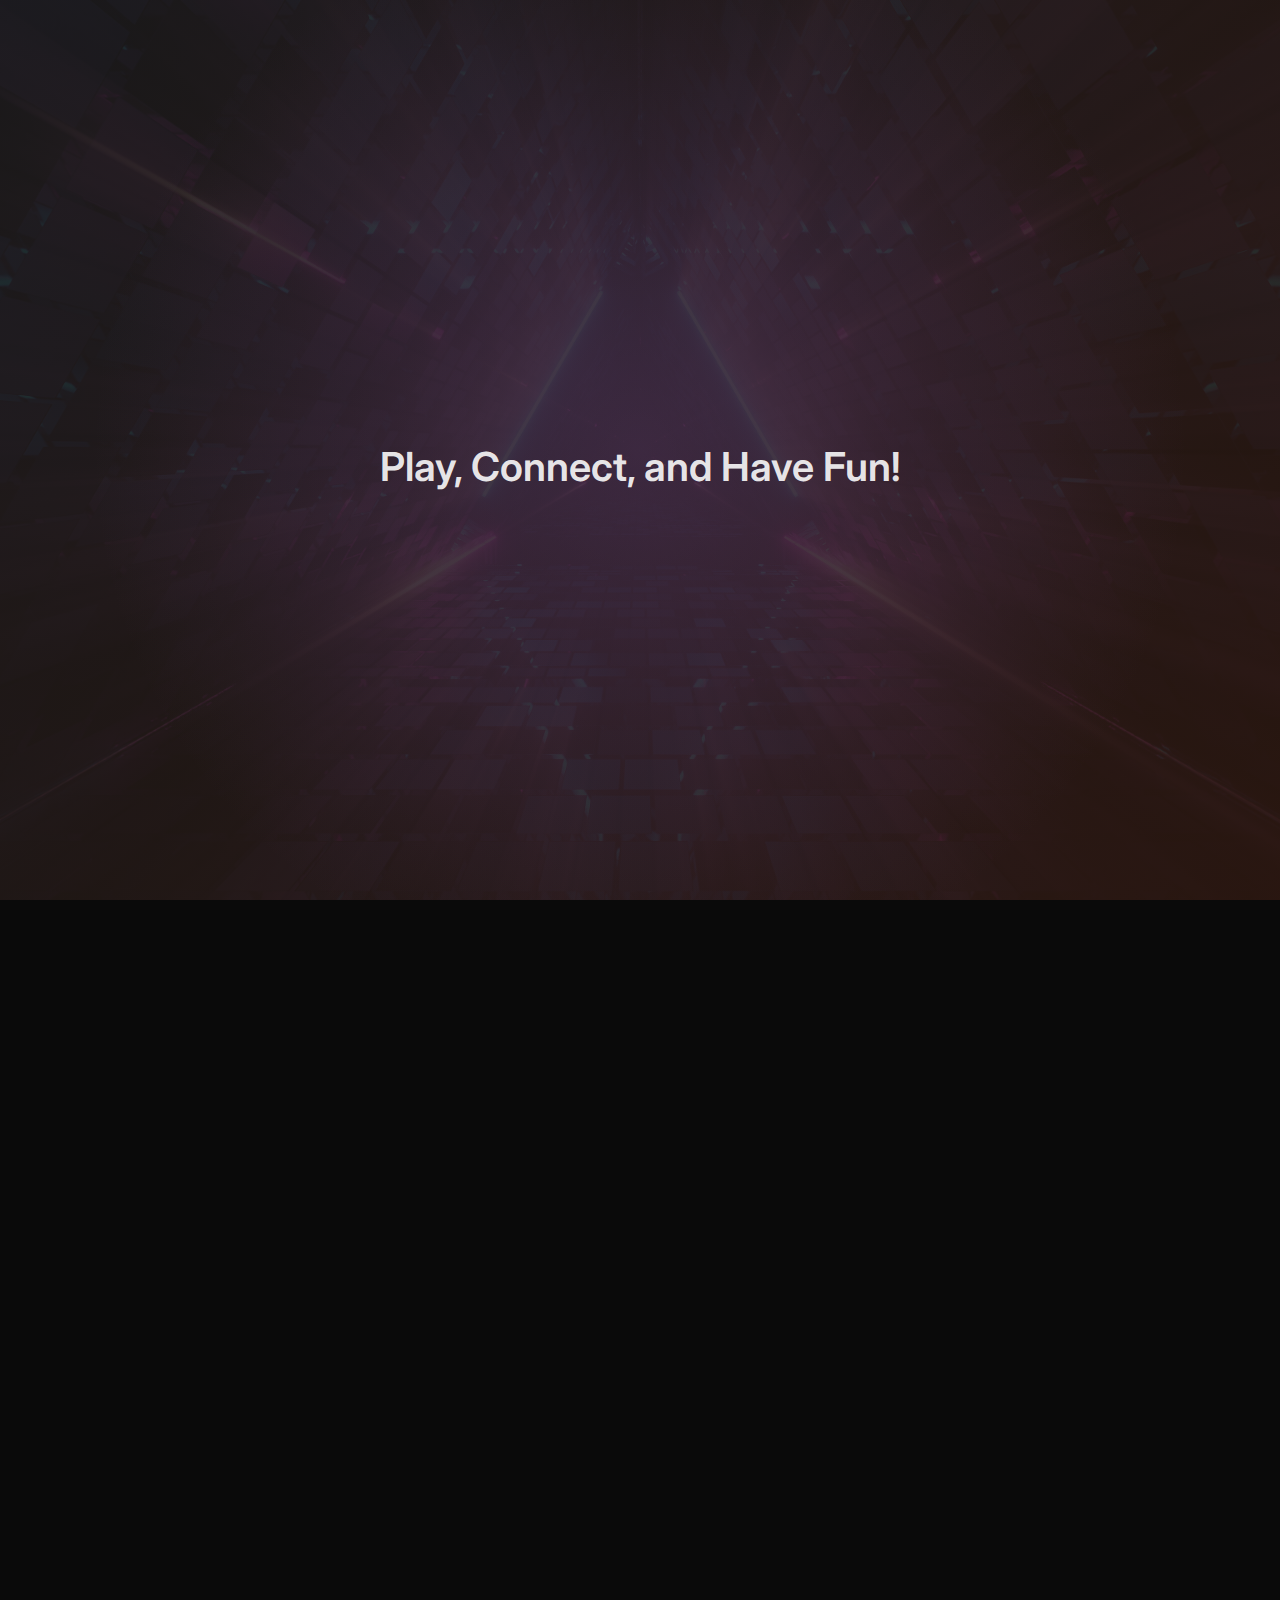
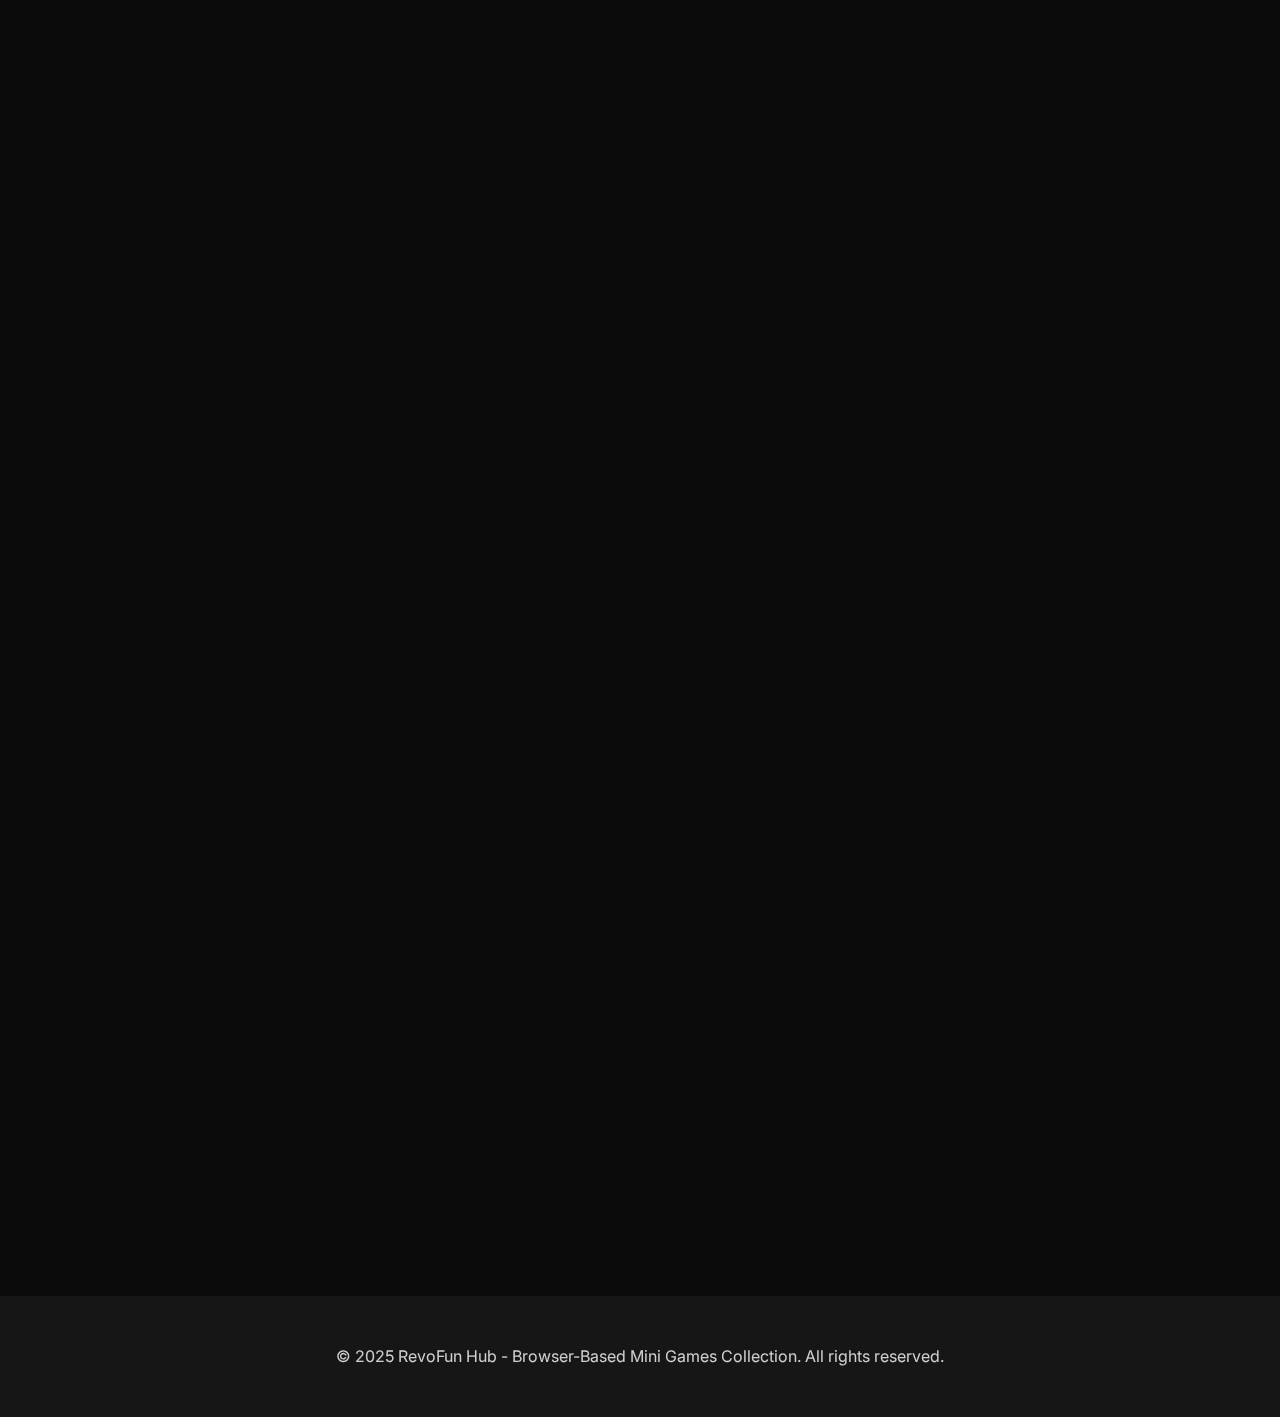
==== index.html @ 344ac955 "feat: homepage and guessing number game ready" ====
<!DOCTYPE html>
<html lang="en">
<head>
    <meta charset="UTF-8">
    <meta name="viewport" content="width=device-width, initial-scale=1.0">
    <title>RevoFun – Play, Connect, and Have Fun!</title>
    <link rel="stylesheet" href="styles.css">
    <link href="https://fonts.googleapis.com/css2?family=Inter:wght@400;600;700&display=swap" rel="stylesheet">
    <script src="scroll-animations.js" defer></script>
</head>
<body>
    <header class="hero-header">
        <div class="header-content">
            <h1 class="main-title">RevoFun</h1>
            <h2 class="sub-title">Play, Connect, and Have Fun!</h2>
            <div class="header-description">
                <p class="welcome-text">Welcome to RevoFun, the ultimate destination for casual gamers who love quick, entertaining, and engaging browser-based games!</p>
            </div>
        </div>
        <div class="header-background"></div>
    </header>

    <section class="company-info">
        <div>
            <p class="welcome-text">Welcome to RevoFun, the ultimate destination for casual gamers who love quick, entertaining, and engaging browser-based games! Whether you're looking to challenge your reflexes, test your logic, or just unwind with fun mini-games, RevoFun has something for everyone.</p>
        </div>
        
        <div class="info-grid">
            <div class="info-block animate-on-scroll fade-up">
                <h2>🎮 Who We Are</h2>
                <p>At RevoFun, we believe that gaming should be simple, accessible, and fun for all. Our mission is to bring exciting, easy-to-play games to your fingertips—no downloads, no hassle, just pure enjoyment. We are a team of passionate developers and designers who love creating games that spark joy and bring people together.</p>
            </div>

            <div class="info-block animate-on-scroll fade-up">
                <h2>🚀 What We Offer</h2>
                <ul>
                    <li>A collection of fun and engaging games that you can play instantly.</li>
                    <li>A seamless and interactive experience with smooth gameplay.</li>
                    <li>A vibrant and welcoming gaming community for casual gamers.</li>
                </ul>
            </div>

            <div class="info-block animate-on-scroll fade-up">
                <h2>🔥 Why RevoFun?</h2>
                <ul class="features-list">
                    <li>✔ Instant Play – No sign-ups, no downloads—just click and play!</li>
                    <li>✔ Diverse Game Collection – From puzzles to arcade-style games, we have it all.</li>
                    <li>✔ Engaging & Interactive Design – Enjoy an immersive gaming experience with our sleek and intuitive platform.</li>
                </ul>
            </div>
        </div>

        <p class="join-text animate-on-scroll fade-up">Join us on RevoFun and let the games begin! 🎉</p>
    </section>

    <main class="games-container">
        <div class="game-card animate-on-scroll fade-up">
            <img src="assets/number-game.jpg" alt="Number Guessing Game">
            <h2>Number Guessing Game</h2>
            <p>Challenge yourself! Guess the correct number between 1-100 in just 3 attempts. Track your high scores and compete with yourself!</p>
            <a href="guessingnumber/guessingnumber.html" class="play-button">Play Now</a>
        </div>

        <div class="game-card coming-soon animate-on-scroll fade-up">
            <img src="assets/coming-soon.jpg" alt="Coming Soon">
            <h2>Coming Soon</h2>
            <p>More exciting games are in development. Stay tuned for new additions to our collection!</p>
            <button class="play-button" disabled>Coming Soon</button>
        </div>

        <div class="game-card coming-soon animate-on-scroll fade-up">
            <img src="assets/coming-soon.jpg" alt="Coming Soon">
            <h2>Coming Soon</h2>
            <p>More exciting games are in development. Stay tuned for new additions to our collection!</p>
            <button class="play-button" disabled>Coming Soon</button>
        </div>
    </main>

    <footer>
        <p>&copy; 2025 RevoFun Hub - Browser-Based Mini Games Collection. All rights reserved.</p>
    </footer>

    <script src="script.js"></script>
</body>
</html>
---- styles.css ----
* {
    margin: 0;
    padding: 0;
    box-sizing: border-box;
}

body {
    font-family: 'Inter', sans-serif;
    line-height: 1.6;
    background-color: #0a0a0a;
    color: #ffffff;
}

header {
    text-align: center;
    padding: 6rem 1rem;
    background: linear-gradient(45deg, #794d9b, #2c1810);
    position: relative;
    overflow: hidden;
}

header h1 {
    font-size: 4rem;
    margin-bottom: 2rem;
    font-weight: 700;
    letter-spacing: -1px;
    transform: translateY(20px);
    opacity: 0;
    animation: fadeInUp 1.2s forwards;
}

.welcome-text {
    font-size: 1.5rem;
    text-align: center;
    margin: 2rem auto;
    line-height: 1.8;
    opacity: 0;
    animation: fadeInUp 1.2s forwards 0.3s;
}

.company-info {
    max-width: 1400px;
    margin: 4rem auto;
    padding: 0 2rem;
}

.info-block {
    margin-bottom: 3rem;
    padding: 2.5rem;
    background: rgba(255, 255, 255, 0.05);
    border-radius: 20px;
    backdrop-filter: blur(10px);
    border: 1px solid rgba(255, 255, 255, 0.1);
    transition: all 0.4s ease;
}

.info-block:hover {
    transform: translateY(-10px);
    background: rgba(255, 255, 255, 0.08);
    box-shadow: 0 20px 40px rgba(0, 0, 0, 0.3);
}

.info-block h2 {
    font-size: 2rem;
    color: #fff;
    margin-bottom: 1.5rem;
}

.info-block ul {
    list-style: none;
    padding: 0;
}

.info-block li {
    margin-bottom: 1rem;
    font-size: 1.1rem;
    color: rgba(255, 255, 255, 0.8);
}

.games-container {
    display: grid;
    grid-template-columns: repeat(auto-fit, minmax(350px, 1fr));
    gap: 3rem;
    padding: 4rem 2rem;
    max-width: 1400px;
    margin: 0 auto;
}

.game-card {
    background: rgba(255, 255, 255, 0.05);
    border-radius: 20px;
    padding: 2rem;
    text-align: center;
    backdrop-filter: blur(10px);
    border: 1px solid rgba(255, 255, 255, 0.1);
    transition: all 0.4s ease;
}

.game-card:hover {
    transform: translateY(-10px) scale(1.02);
    box-shadow: 0 20px 40px rgba(0, 0, 0, 0.3);
}

.game-card img {
    width: 100%;
    height: 250px;
    object-fit: cover;
    border-radius: 15px;
    margin-bottom: 1.5rem;
}

.game-card h2 {
    color: #fff;
    font-size: 1.8rem;
    margin-bottom: 1rem;
}

.game-card p {
    color: rgba(255, 255, 255, 0.8);
    margin-bottom: 1.5rem;
}

.play-button {
    display: inline-block;
    padding: 1rem 2rem;
    background: linear-gradient(45deg, #794d9b, #2c1810);
    color: white;
    text-decoration: none;
    border-radius: 30px;
    font-weight: 600;
    transition: all 0.3s ease;
    border: none;
    cursor: pointer;
}

.play-button:hover {
    transform: translateY(-2px);
    box-shadow: 0 10px 20px rgba(121, 77, 155, 0.3);
}

.join-text {
    text-align: center;
    font-size: 2.5rem;
    margin: 4rem 0;
    color: #fff;
    font-weight: 700;
    animation: pulse 2s infinite;
}

footer {
    text-align: center;
    padding: 3rem;
    background: rgba(255, 255, 255, 0.05);
    color: rgba(255, 255, 255, 0.8);
    margin-top: 4rem;
    backdrop-filter: blur(10px);
}

.hero-header {
    position: relative;
    min-height: 100vh;
    display: flex;
    align-items: center;
    justify-content: center;
    padding: 4rem 2rem;
    overflow: hidden;
}

.header-content {
    position: relative;
    z-index: 2;
    text-align: center;
    max-width: 1200px;
}

.main-title {
    font-size: 6rem;
    font-weight: 800;
    margin: 0;
    background: linear-gradient(45deg, #fff, #794d9b);
    -webkit-background-clip: text;
    -webkit-text-fill-color: transparent;
}

.sub-title {
    font-size: 2.5rem;
    font-weight: 600;
    margin: 1rem 0;
    color: rgba(255, 255, 255, 0.9);
    animation: fadeInUp 1s ease-out 0.2s backwards;
}

.header-description {
    max-width: 800px;
    margin: 2rem auto;
    animation: fadeInUp 1s ease-out 0.4s backwards;
}

.welcome-text {
    font-size: 1.25rem;
    line-height: 1.8;
    color: rgba(255, 255, 255, 0.8);
}

.header-background {
    position: absolute;
    top: 0;
    left: 0;
    right: 0;
    bottom: 0;
    background: linear-gradient(135deg, rgba(26, 26, 26, 0.9), rgba(44, 24, 16, 0.9)),
                url('assets/header-bg.jpg');
    background-size: cover;
    background-position: center;
    background-attachment: fixed;
    z-index: 1;
}

.header-background::before {
    content: '';
    position: absolute;
    top: 0;
    left: 0;
    right: 0;
    bottom: 0;
    background: radial-gradient(circle at 50% 50%, rgba(121, 77, 155, 0.3) 0%, transparent 70%);
}

@keyframes fadeInUp {
    from {
        opacity: 0;
        transform: translateY(30px);
    }
    to {
        opacity: 1;
        transform: translateY(0);
    }
}

@media (max-width: 768px) {
    .main-title {
        font-size: 3rem;
    }
    
    .sub-title {
        font-size: 1.8rem;
    }
    
    .welcome-text {
        font-size: 1.1rem;
    }
}

@keyframes pulse {
    0% { transform: scale(1); }
    50% { transform: scale(1.05); }
    100% { transform: scale(1); }
}

@media (max-width: 768px) {
    header h1 {
        font-size: 2.5rem;
    }
    
    .games-container {
        grid-template-columns: 1fr;
        padding: 2rem 1rem;
    }
    
    .company-info {
        padding: 0 1rem;
    }
    
    .info-block {
        padding: 1.5rem;
    }
}

/* Add these new styles */
.animate-on-scroll {
    opacity: 0;
    transform: translateY(30px);
    transition: all 0.8s ease;
}

.animate-on-scroll.show {
    opacity: 1;
    transform: translateY(0);
}

.fade-up {
    transition-delay: calc(var(--scroll-index, 0) * 0.1s);
}

/* Add animation delay for sequential items */
.info-block:nth-child(1) { --scroll-index: 1; }
.info-block:nth-child(2) { --scroll-index: 2; }
.info-block:nth-child(3) { --scroll-index: 3; }
.game-card:nth-child(1) { --scroll-index: 4; }
.game-card:nth-child(2) { --scroll-index: 5; }
.game-card:nth-child(3) { --scroll-index: 6; }

.info-grid {
    display: grid;
    grid-template-areas: 
        "who who who"
        "offer why why";
    gap: 2rem;
    margin: 4rem 0;
}

.info-block:nth-child(1) {
    grid-area: who;
}

.info-block:nth-child(2) {
    grid-area: offer;
}

.info-block:nth-child(3) {
    grid-area: why;
}

@media (max-width: 1024px) {
    .info-grid {
        grid-template-areas: 
            "who who"
            "offer why";
    }
}

@media (max-width: 768px) {
    .info-grid {
        grid-template-areas: 
            "who"
            "offer"
            "why";
        gap: 1.5rem;
    }
}
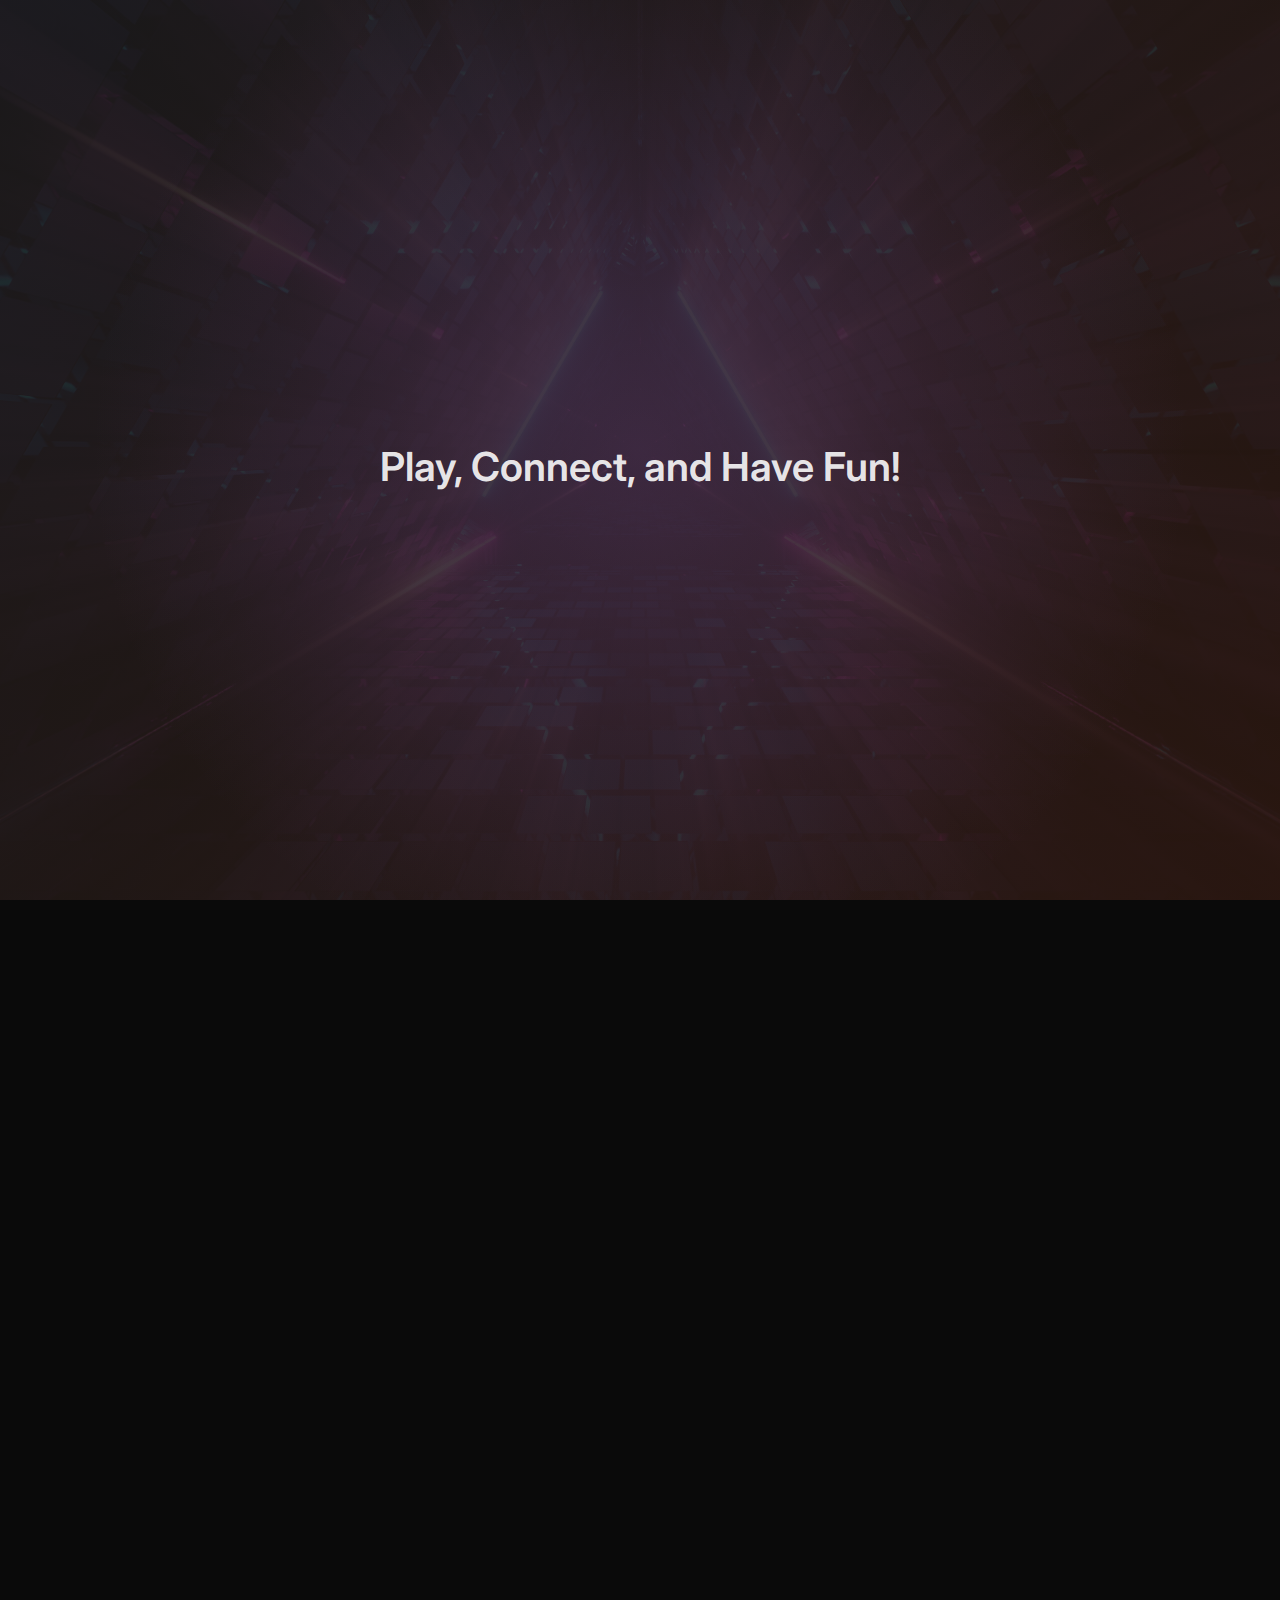
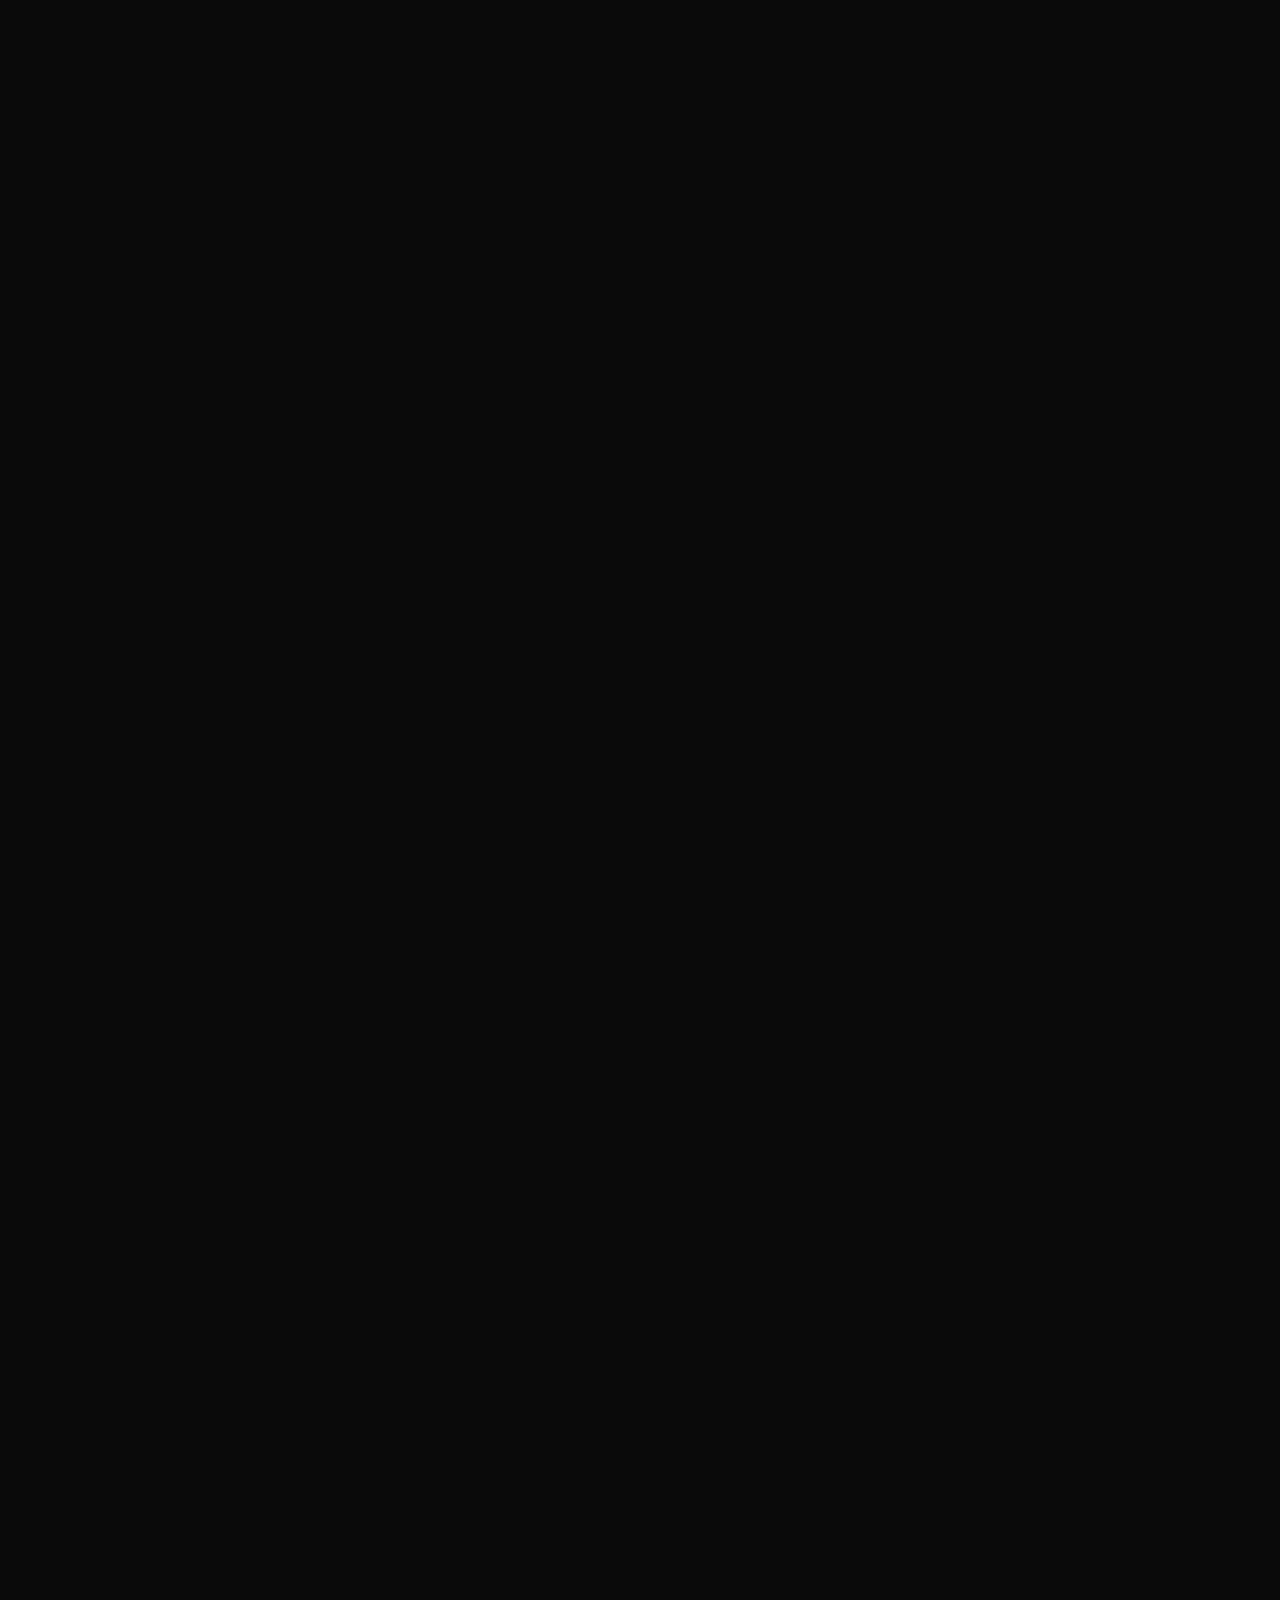
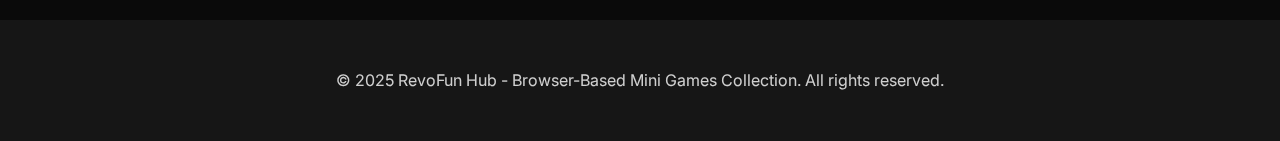
==== commit c9e16bc6: "feat: add coming soon card" ====
--- a/index.html
+++ b/index.html
@@ -61,17 +61,23 @@
             <a href="guessingnumber/guessingnumber.html" class="play-button">Play Now</a>
         </div>
 
-        <div class="game-card coming-soon animate-on-scroll fade-up">
-            <img src="assets/coming-soon.jpg" alt="Coming Soon">
-            <h2>Coming Soon</h2>
-            <p>More exciting games are in development. Stay tuned for new additions to our collection!</p>
-            <button class="play-button" disabled>Coming Soon</button>
+        <div class="game-card animate-on-scroll fade-up">
+            <img src="assets/rps-game.jpg" alt="Rock Paper Scissors">
+            <h2>Rock Paper Scissors</h2>
+            <p>Challenge the computer in this classic game! Choose your move wisely and try to outsmart your opponent.</p>
+            <a href="rockpaperscissors/rockpaperscissors.html" class="play-button">Play Now</a>
         </div>
 
-        <div class="game-card coming-soon animate-on-scroll fade-up">
-            <img src="assets/coming-soon.jpg" alt="Coming Soon">
+        <div class="game-card animate-on-scroll fade-up">
+            <img src="assets/chicken-game.jpg" alt="Chicken Crossing Road">
+            <h2>Chicken Crossing Road</h2>
+            <p>Help the chicken cross the busy road while avoiding obstacles! Test your timing and reflexes in this classic arcade-style game.</p>
+            <a href="chickengame/chickengame.html" class="play-button">Play Now</a>
+        </div>
+
+        <div class="game-card animate-on-scroll fade-up">
             <h2>Coming Soon</h2>
-            <p>More exciting games are in development. Stay tuned for new additions to our collection!</p>
+            <p>A new exciting game is in development! Stay tuned for more updates and get ready for more fun!</p>
             <button class="play-button" disabled>Coming Soon</button>
         </div>
     </main>
--- a/styles.css
+++ b/styles.css
@@ -337,4 +337,32 @@
             "why";
         gap: 1.5rem;
     }
+}
+
+.coming-soon {
+    opacity: 0.8;
+    position: relative;
+}
+
+.coming-soon::before {
+    content: 'Coming Soon';
+    position: absolute;
+    top: 10px;
+    right: 10px;
+    background: linear-gradient(135deg, #8b5cf6, #6366f1);
+    color: white;
+    padding: 5px 15px;
+    border-radius: 20px;
+    font-size: 0.9rem;
+    font-weight: 600;
+}
+
+.coming-soon .play-button {
+    background: #4b5563;
+    cursor: not-allowed;
+}
+
+.coming-soon .play-button:hover {
+    transform: none;
+    box-shadow: none;
 }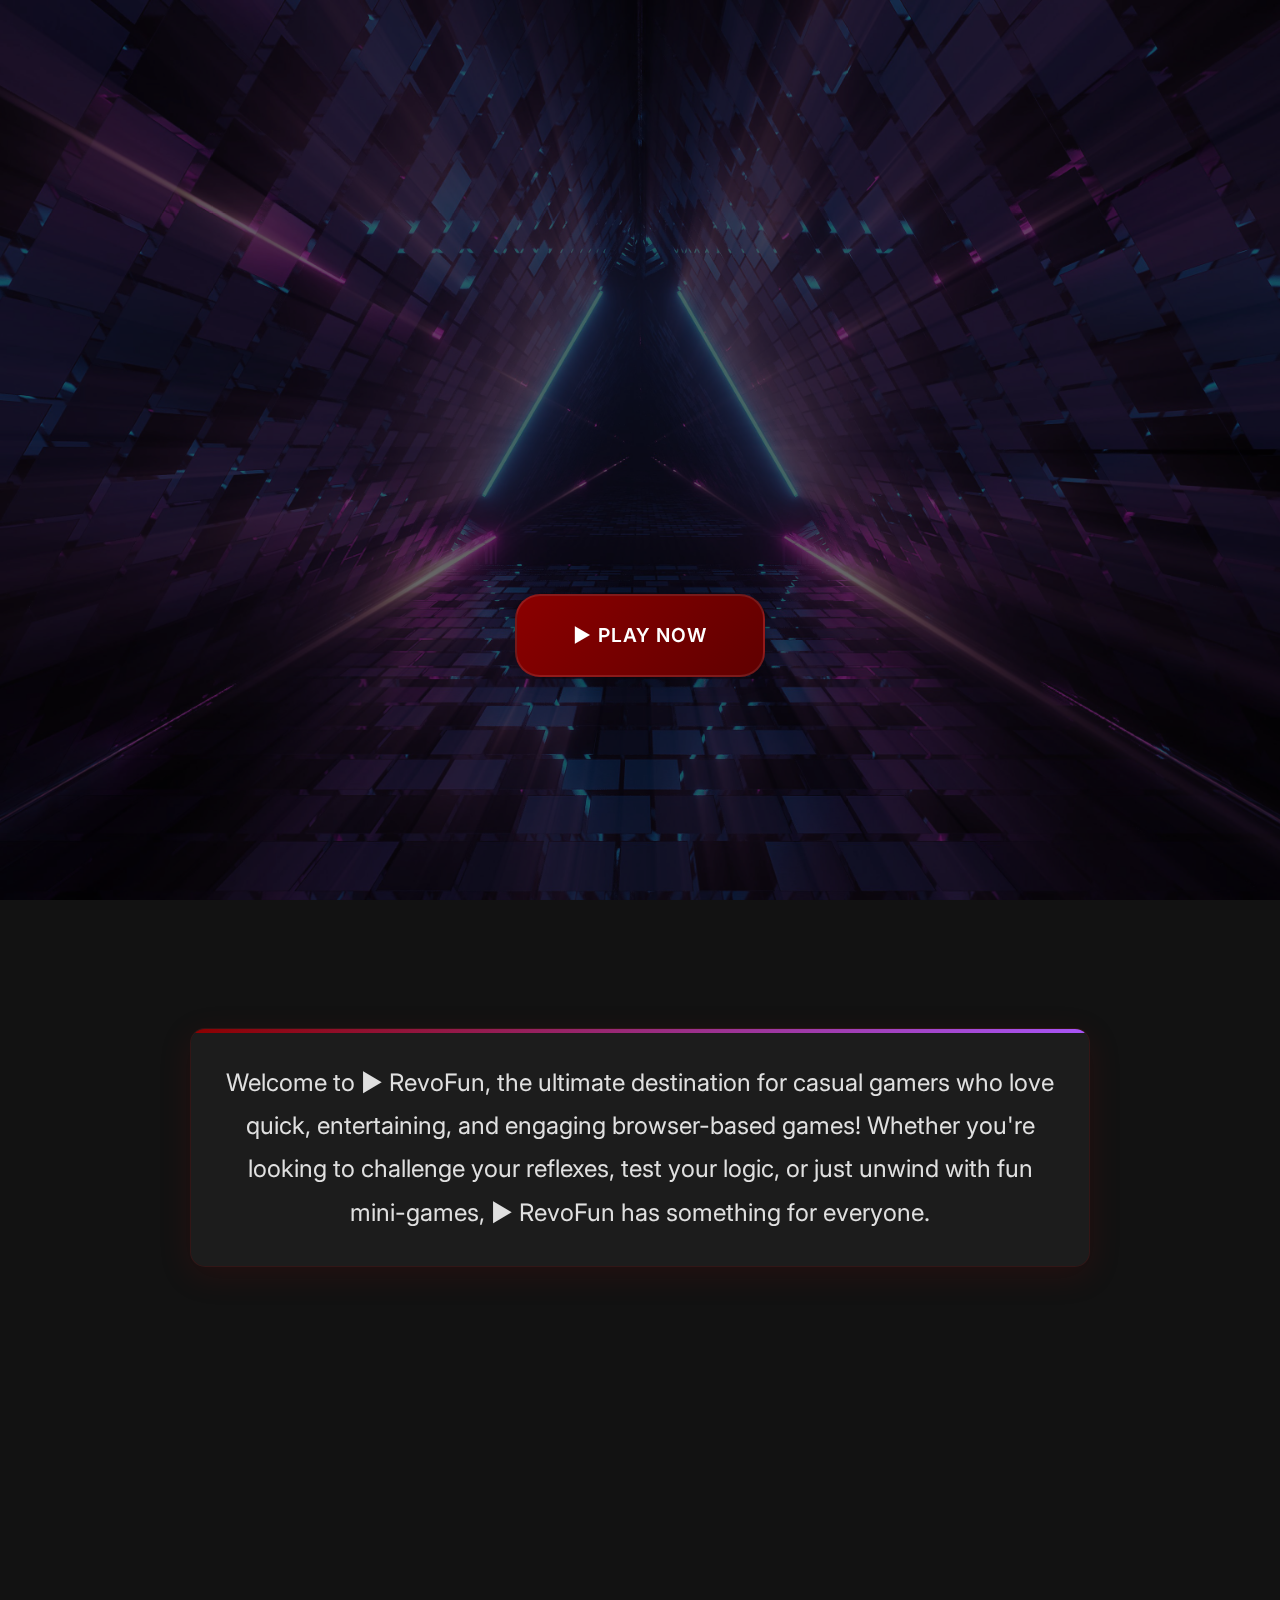
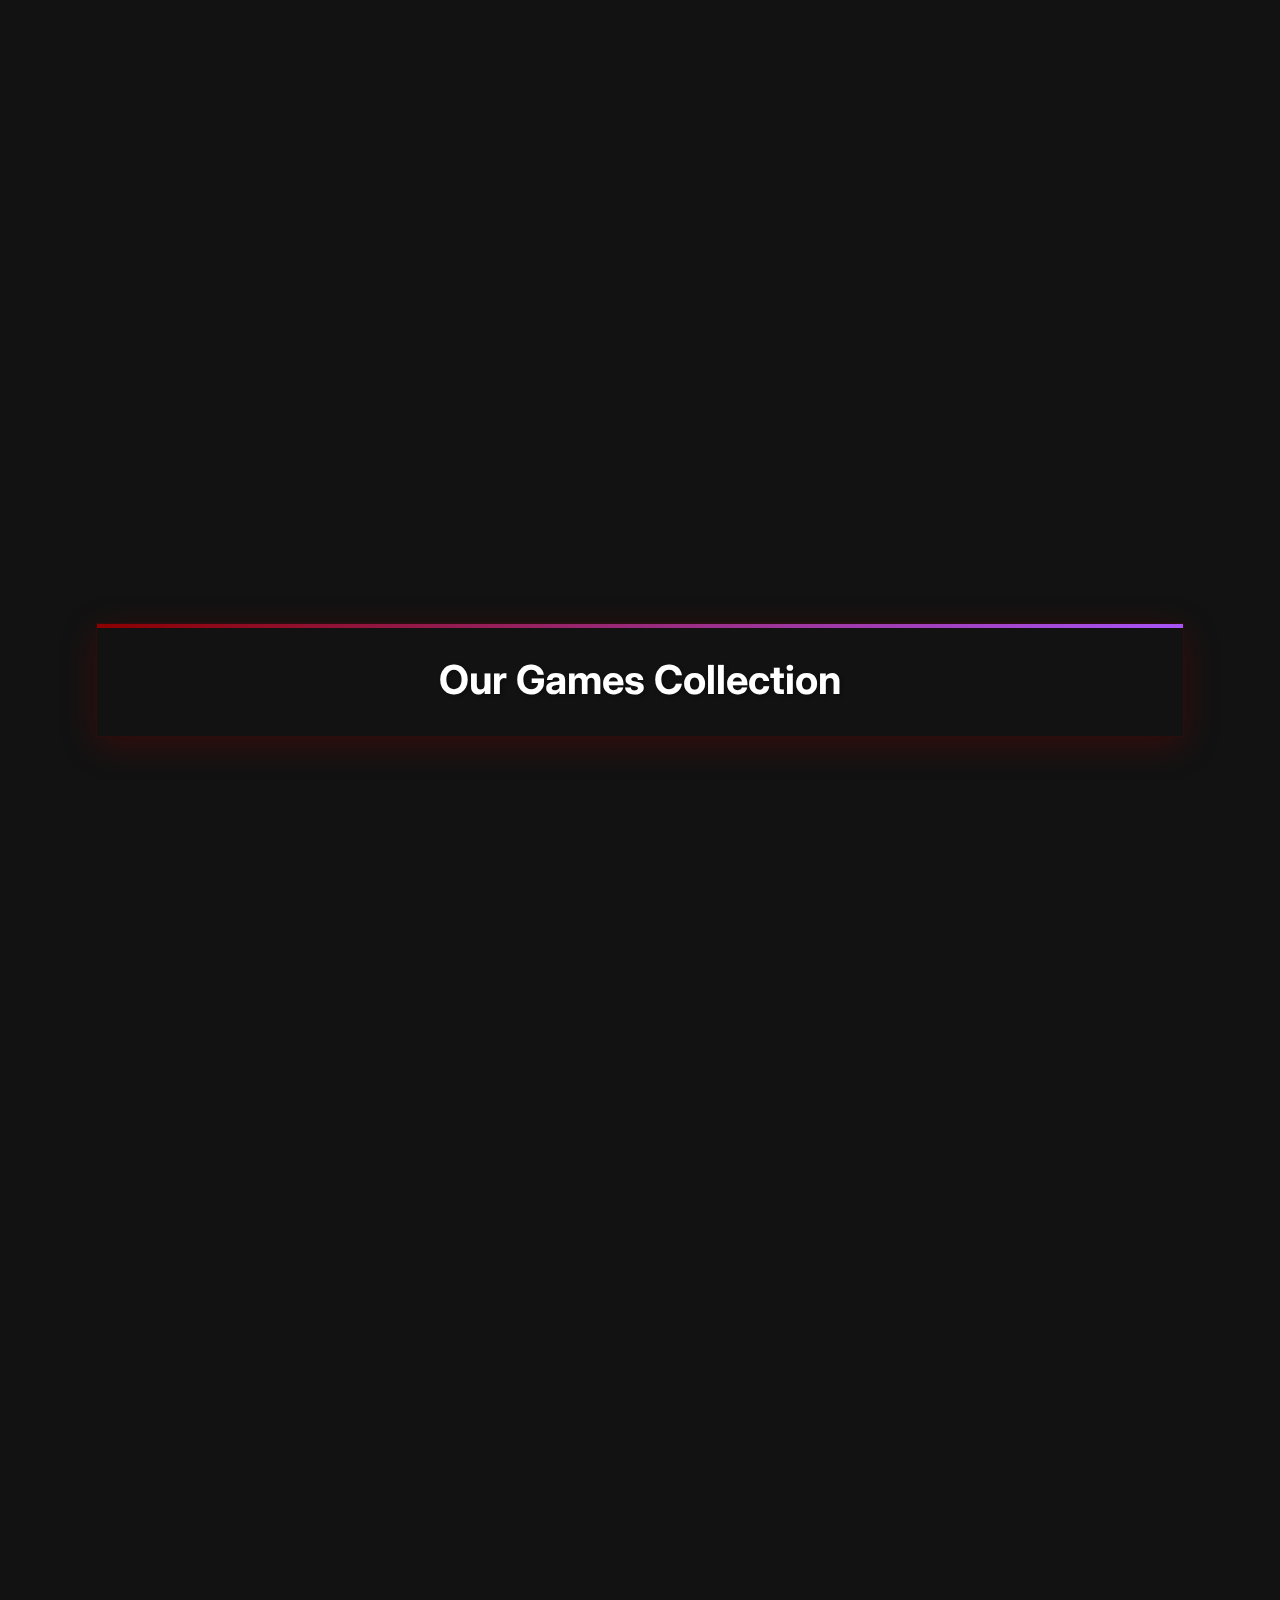
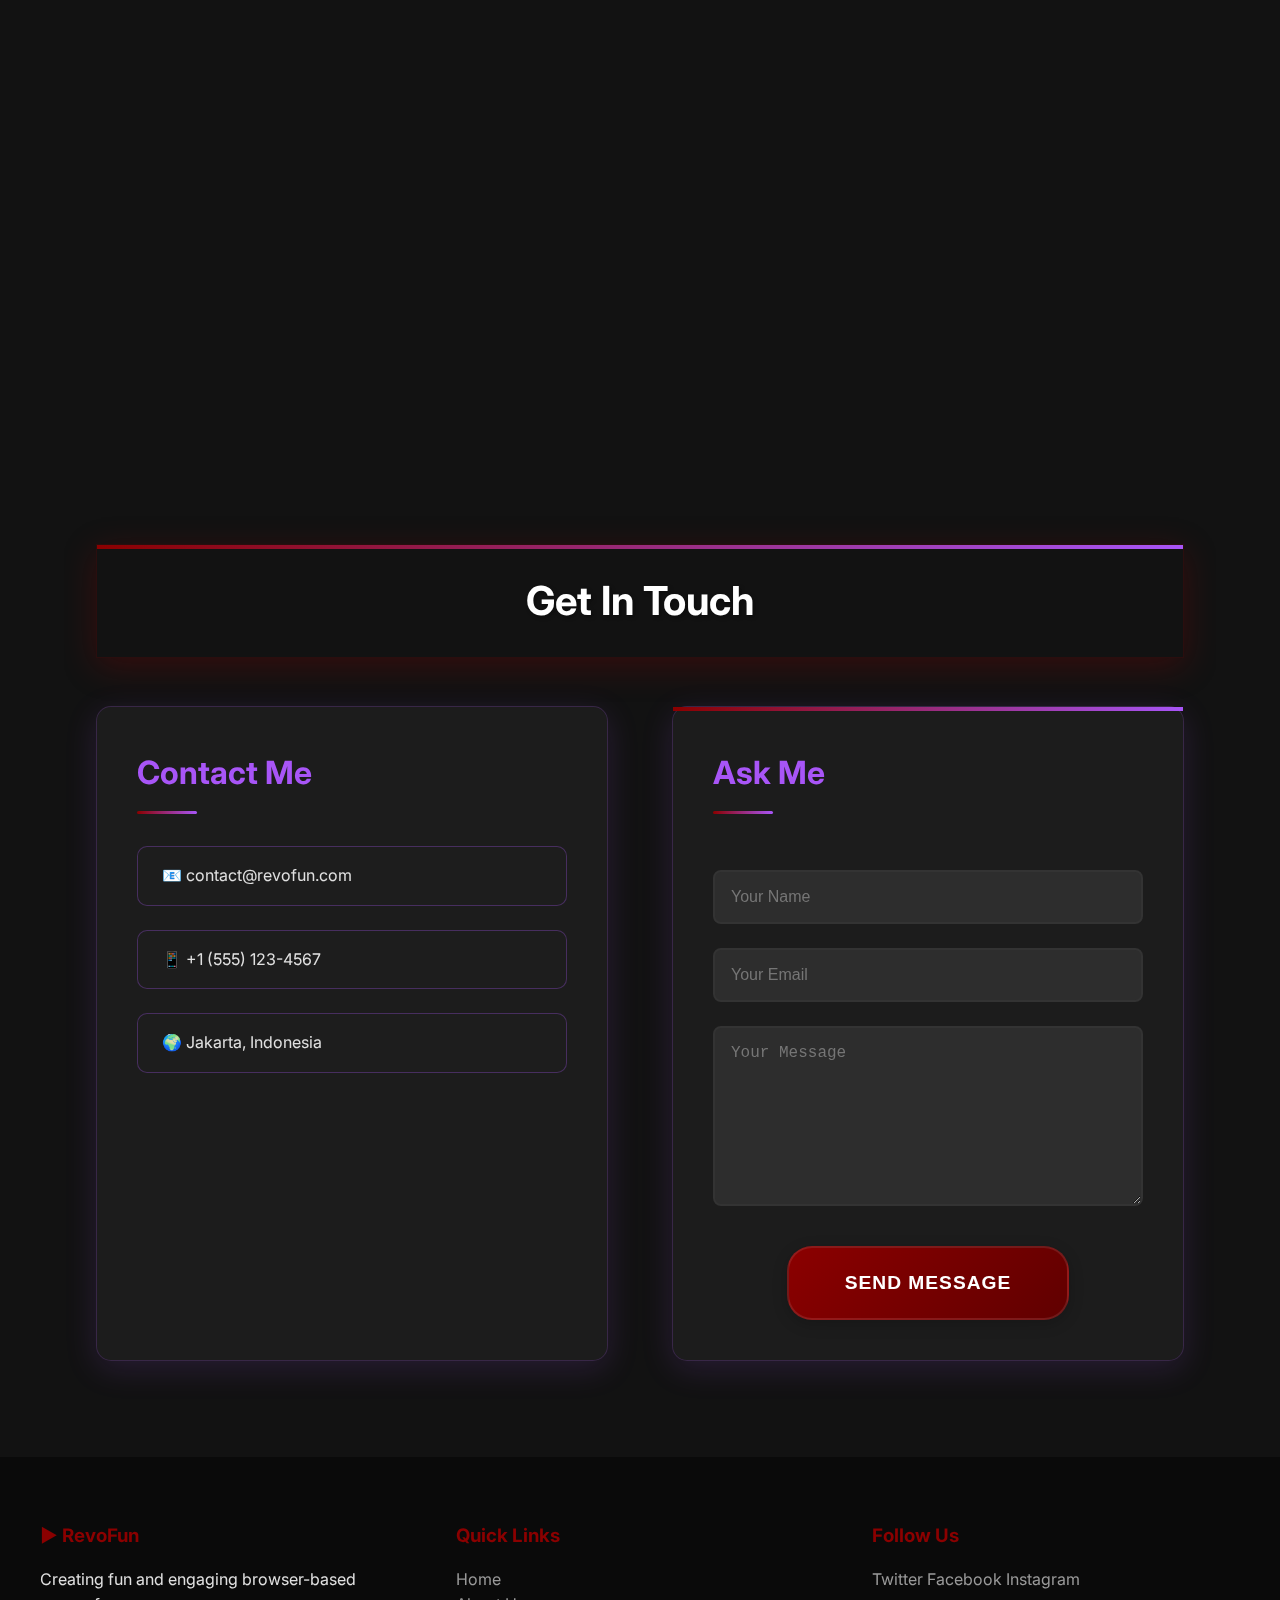
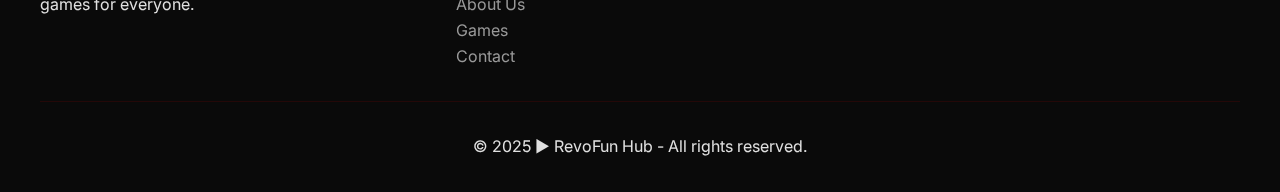
==== commit e84cbc0d: "style: improve home page styling" ====
--- a/index.html
+++ b/index.html
@@ -3,32 +3,45 @@
 <head>
     <meta charset="UTF-8">
     <meta name="viewport" content="width=device-width, initial-scale=1.0">
-    <title>RevoFun – Play, Connect, and Have Fun!</title>
+    <title>▶ RevoFun – Play, Connect, and Have Fun!</title>
     <link rel="stylesheet" href="styles.css">
     <link href="https://fonts.googleapis.com/css2?family=Inter:wght@400;600;700&display=swap" rel="stylesheet">
     <script src="scroll-animations.js" defer></script>
 </head>
 <body>
-    <header class="hero-header">
+    <nav class="main-nav">
+        <div class="nav-container">
+            <div class="logo">▶ RevoFun</div>
+            <ul class="nav-links">
+                <li><a href="#home">Home</a></li>
+                <li><a href="#about">About Us</a></li>
+                <li><a href="#games">Our Games</a></li>
+                <li><a href="#contact">Contact</a></li>
+            </ul>
+        </div>
+    </nav>
+
+    <header id="home" class="hero-header">
         <div class="header-content">
-            <h1 class="main-title">RevoFun</h1>
+            <h1 class="main-title">▶ RevoFun</h1>
             <h2 class="sub-title">Play, Connect, and Have Fun!</h2>
             <div class="header-description">
-                <p class="welcome-text">Welcome to RevoFun, the ultimate destination for casual gamers who love quick, entertaining, and engaging browser-based games!</p>
+                <p class="welcome-text">Welcome to ▶ RevoFun, the ultimate destination for casual gamers who love quick, entertaining, and engaging browser-based games!</p>
             </div>
         </div>
+        <a href="#games" class="hero-play-button">▶ PLAY NOW</a>
         <div class="header-background"></div>
     </header>
 
-    <section class="company-info">
+    <section id="about" class="company-info">
         <div>
-            <p class="welcome-text">Welcome to RevoFun, the ultimate destination for casual gamers who love quick, entertaining, and engaging browser-based games! Whether you're looking to challenge your reflexes, test your logic, or just unwind with fun mini-games, RevoFun has something for everyone.</p>
+            <p class="company-text">Welcome to ▶ RevoFun, the ultimate destination for casual gamers who love quick, entertaining, and engaging browser-based games! Whether you're looking to challenge your reflexes, test your logic, or just unwind with fun mini-games, ▶ RevoFun has something for everyone.</p>
         </div>
         
         <div class="info-grid">
             <div class="info-block animate-on-scroll fade-up">
                 <h2>🎮 Who We Are</h2>
-                <p>At RevoFun, we believe that gaming should be simple, accessible, and fun for all. Our mission is to bring exciting, easy-to-play games to your fingertips—no downloads, no hassle, just pure enjoyment. We are a team of passionate developers and designers who love creating games that spark joy and bring people together.</p>
+                <p>At ▶ RevoFun, we believe that gaming should be simple, accessible, and fun for all. Our mission is to bring exciting, easy-to-play games to your fingertips—no downloads, no hassle, just pure enjoyment. We are a team of passionate developers and designers who love creating games that spark joy and bring people together.</p>
             </div>
 
             <div class="info-block animate-on-scroll fade-up">
@@ -41,7 +54,7 @@
             </div>
 
             <div class="info-block animate-on-scroll fade-up">
-                <h2>🔥 Why RevoFun?</h2>
+                <h2>🔥 Why ▶ RevoFun?</h2>
                 <ul class="features-list">
                     <li>✔ Instant Play – No sign-ups, no downloads—just click and play!</li>
                     <li>✔ Diverse Game Collection – From puzzles to arcade-style games, we have it all.</li>
@@ -50,40 +63,111 @@
             </div>
         </div>
 
-        <p class="join-text animate-on-scroll fade-up">Join us on RevoFun and let the games begin! 🎉</p>
+        <p class="join-text animate-on-scroll fade-up">Join us on ▶ RevoFun and let the games begin! 🎉</p>
     </section>
 
-    <main class="games-container">
-        <div class="game-card animate-on-scroll fade-up">
-            <img src="assets/number-game.jpg" alt="Number Guessing Game">
-            <h2>Number Guessing Game</h2>
-            <p>Challenge yourself! Guess the correct number between 1-100 in just 3 attempts. Track your high scores and compete with yourself!</p>
-            <a href="guessingnumber/guessingnumber.html" class="play-button">Play Now</a>
+    <section id="games" class="games-section">
+        <h2 class="section-title">Our Games Collection</h2>
+        <div class="games-container">
+            <div class="game-card animate-on-scroll fade-up">
+                <img src="assets/number-game.jpg" alt="Number Guessing Game">
+                <h2>Number Guessing Game</h2>
+                <p>Challenge yourself! Guess the correct number between 1-100 in just 3 attempts. Track your high scores and compete with yourself!</p>
+                <a href="guessingnumber/guessingnumber.html" class="play-button">▶</a>
+            </div>
+
+            <div class="game-card animate-on-scroll fade-up">
+                <img src="assets/rps-game.jpg" alt="Rock Paper Scissors">
+                <h2>Rock Paper Scissors</h2>
+                <p>Challenge the computer in this classic game! Choose your move wisely and try to outsmart your opponent.</p>
+                <a href="rockpaperscissors/rockpaperscissors.html" class="play-button">▶</a>
+            </div>
+
+            <div class="game-card animate-on-scroll fade-up">
+                <img src="assets/chicken-game.jpg" alt="Chicken Crossing Road">
+                <h2>Chicken Crossing Road</h2>
+                <p>Help the chicken cross the busy road while avoiding obstacles! Test your timing and reflexes in this classic arcade-style game.</p>
+                <a href="chickengame/chickengame.html" class="play-button">▶</a>
+            </div>
+
+            <div class="game-card animate-on-scroll fade-up">
+                <h2>Coming Soon</h2>
+                <p>A new exciting game is in development! Stay tuned for more updates and get ready for more fun!</p>
+                <button class="play-button" disabled>Coming Soon</button>
+            </div>
         </div>
+    </section>
 
-        <div class="game-card animate-on-scroll fade-up">
-            <img src="assets/rps-game.jpg" alt="Rock Paper Scissors">
-            <h2>Rock Paper Scissors</h2>
-            <p>Challenge the computer in this classic game! Choose your move wisely and try to outsmart your opponent.</p>
-            <a href="rockpaperscissors/rockpaperscissors.html" class="play-button">Play Now</a>
+
+    <section class="stats-section">
+        <div class="stats-container">
+            <div class="stat-item animate-on-scroll fade-up">
+                <h3>1M+</h3>
+                <p>Active Players</p>
+            </div>
+            <div class="stat-item animate-on-scroll fade-up">
+                <h3>10+</h3>
+                <p>Games Released</p>
+            </div>
+            <div class="stat-item animate-on-scroll fade-up">
+                <h3>4.8</h3>
+                <p>User Rating</p>
+            </div>
         </div>
+    </section>
 
-        <div class="game-card animate-on-scroll fade-up">
-            <img src="assets/chicken-game.jpg" alt="Chicken Crossing Road">
-            <h2>Chicken Crossing Road</h2>
-            <p>Help the chicken cross the busy road while avoiding obstacles! Test your timing and reflexes in this classic arcade-style game.</p>
-            <a href="chickengame/chickengame.html" class="play-button">Play Now</a>
+    <section id="contact" class="contact-section">
+        <h2 class="section-title">Get In Touch</h2>
+        <div class="contact-container">
+            <div class="contact-info">
+                <h3>Contact Me</h3>
+                <a href="mailto:contact@revofun.com" class="contact-btn email-btn">
+                    📧 contact@revofun.com
+                </a>
+                <a href="tel:+15551234567" class="contact-btn phone-btn">
+                    📱 +1 (555) 123-4567
+                </a>
+                <a href="https://maps.google.com/?q=Jakarta,Indonesia" target="_blank" class="contact-btn location-btn">
+                    🌍 Jakarta, Indonesia
+                </a>
+            </div>
+            <form class="contact-form">
+                <h3>Ask Me</h3>
+                <input type="text" name="name" placeholder="Your Name" required>
+                <input type="email" name="email" placeholder="Your Email" required>
+                <textarea name="message" placeholder="Your Message" required></textarea>
+                <button type="submit" class="submit-button">Send Message</button>
+            </form>
         </div>
-
-        <div class="game-card animate-on-scroll fade-up">
-            <h2>Coming Soon</h2>
-            <p>A new exciting game is in development! Stay tuned for more updates and get ready for more fun!</p>
-            <button class="play-button" disabled>Coming Soon</button>
-        </div>
-    </main>
+    </section>
 
     <footer>
-        <p>&copy; 2025 RevoFun Hub - Browser-Based Mini Games Collection. All rights reserved.</p>
+        <div class="footer-content">
+            <div class="footer-section">
+                <h3>▶ RevoFun</h3>
+                <p>Creating fun and engaging browser-based games for everyone.</p>
+            </div>
+            <div class="footer-section">
+                <h3>Quick Links</h3>
+                <ul>
+                    <li><a href="#home">Home</a></li>
+                    <li><a href="#about">About Us</a></li>
+                    <li><a href="#games">Games</a></li>
+                    <li><a href="#contact">Contact</a></li>
+                </ul>
+            </div>
+            <div class="footer-section">
+                <h3>Follow Us</h3>
+                <div class="social-links">
+                    <a href="#">Twitter</a>
+                    <a href="#">Facebook</a>
+                    <a href="#">Instagram</a>
+                </div>
+            </div>
+        </div>
+        <div class="footer-bottom">
+            <p>&copy; 2025 ▶ RevoFun Hub - All rights reserved.</p>
+        </div>
     </footer>
 
     <script src="script.js"></script>
--- a/styles.css
+++ b/styles.css
@@ -1,3 +1,4 @@
+/* Global Styles */
 * {
     margin: 0;
     padding: 0;
@@ -7,362 +8,698 @@
 body {
     font-family: 'Inter', sans-serif;
     line-height: 1.6;
-    background-color: #0a0a0a;
-    color: #ffffff;
-}
-
-header {
-    text-align: center;
-    padding: 6rem 1rem;
-    background: linear-gradient(45deg, #794d9b, #2c1810);
-    position: relative;
-    overflow: hidden;
-}
-
-header h1 {
-    font-size: 4rem;
-    margin-bottom: 2rem;
+    background: #121212;
+    color: #e0e0e0;
+}
+
+/* Navigation */
+.main-nav {
+    position: fixed;
+    width: 100%;
+    background: transparent;
+    padding: 1rem 0;
+    z-index: 1000;
+    transition: all 0.3s ease;
+    opacity: 0;
+    pointer-events: none;
+}
+
+.main-nav.visible {
+    background: rgba(96, 0, 0, 0.95); /* Updated with alpha channel */
+    box-shadow: 0 2px 10px rgba(139, 0, 0, 0.3);
+    opacity: 1;
+    pointer-events: all;
+    backdrop-filter: blur(8px);
+}
+
+.nav-container {
+    max-width: 1200px;
+    margin: 0 auto;
+    display: flex;
+    justify-content: space-between;
+    align-items: center;
+    padding: 0 2rem;
+}
+
+.logo {
+    font-size: 1.8rem;
     font-weight: 700;
-    letter-spacing: -1px;
-    transform: translateY(20px);
-    opacity: 0;
-    animation: fadeInUp 1.2s forwards;
-}
-
-.welcome-text {
-    font-size: 1.5rem;
-    text-align: center;
-    margin: 2rem auto;
-    line-height: 1.8;
-    opacity: 0;
-    animation: fadeInUp 1.2s forwards 0.3s;
-}
-
-.company-info {
-    max-width: 1400px;
-    margin: 4rem auto;
-    padding: 0 2rem;
-}
-
-.info-block {
-    margin-bottom: 3rem;
-    padding: 2.5rem;
-    background: rgba(255, 255, 255, 0.05);
-    border-radius: 20px;
-    backdrop-filter: blur(10px);
-    border: 1px solid rgba(255, 255, 255, 0.1);
-    transition: all 0.4s ease;
-}
-
-.info-block:hover {
-    transform: translateY(-10px);
-    background: rgba(255, 255, 255, 0.08);
-    box-shadow: 0 20px 40px rgba(0, 0, 0, 0.3);
-}
-
-.info-block h2 {
-    font-size: 2rem;
-    color: #fff;
-    margin-bottom: 1.5rem;
-}
-
-.info-block ul {
+    color: #a855f7;
+    text-shadow: 0 0 10px rgba(168, 85, 247, 0.3);
+    transition: all 0.3s;
+}
+
+.logo:hover {
+    color: #d8b4fe;
+    text-shadow: 0 0 15px rgba(168, 85, 247, 0.6);
+}
+
+.nav-links {
+    display: flex;
     list-style: none;
-    padding: 0;
-}
-
-.info-block li {
-    margin-bottom: 1rem;
-    font-size: 1.1rem;
-    color: rgba(255, 255, 255, 0.8);
-}
-
-.games-container {
-    display: grid;
-    grid-template-columns: repeat(auto-fit, minmax(350px, 1fr));
-    gap: 3rem;
-    padding: 4rem 2rem;
-    max-width: 1400px;
-    margin: 0 auto;
-}
-
-.game-card {
-    background: rgba(255, 255, 255, 0.05);
-    border-radius: 20px;
-    padding: 2rem;
-    text-align: center;
-    backdrop-filter: blur(10px);
-    border: 1px solid rgba(255, 255, 255, 0.1);
-    transition: all 0.4s ease;
-}
-
-.game-card:hover {
-    transform: translateY(-10px) scale(1.02);
-    box-shadow: 0 20px 40px rgba(0, 0, 0, 0.3);
-}
-
-.game-card img {
-    width: 100%;
-    height: 250px;
-    object-fit: cover;
-    border-radius: 15px;
-    margin-bottom: 1.5rem;
-}
-
-.game-card h2 {
-    color: #fff;
-    font-size: 1.8rem;
-    margin-bottom: 1rem;
-}
-
-.game-card p {
-    color: rgba(255, 255, 255, 0.8);
-    margin-bottom: 1.5rem;
-}
-
-.play-button {
-    display: inline-block;
-    padding: 1rem 2rem;
-    background: linear-gradient(45deg, #794d9b, #2c1810);
-    color: white;
+    gap: 2rem;
+}
+
+.nav-links a {
     text-decoration: none;
-    border-radius: 30px;
+    color: #a855f7;
     font-weight: 600;
-    transition: all 0.3s ease;
-    border: none;
-    cursor: pointer;
-}
-
-.play-button:hover {
+    transition: all 0.3s;
+    text-shadow: 0 0 10px rgba(168, 85, 247, 0.3);
+}
+
+.nav-links a:hover {
+    color: #d8b4fe;
+    text-shadow: 0 0 15px rgba(168, 85, 247, 0.6);
     transform: translateY(-2px);
-    box-shadow: 0 10px 20px rgba(121, 77, 155, 0.3);
-}
-
-.join-text {
-    text-align: center;
-    font-size: 2.5rem;
-    margin: 4rem 0;
-    color: #fff;
-    font-weight: 700;
-    animation: pulse 2s infinite;
-}
-
-footer {
-    text-align: center;
-    padding: 3rem;
-    background: rgba(255, 255, 255, 0.05);
-    color: rgba(255, 255, 255, 0.8);
-    margin-top: 4rem;
-    backdrop-filter: blur(10px);
-}
-
+}
+
+/* Hero Section */
 .hero-header {
-    position: relative;
     min-height: 100vh;
     display: flex;
     align-items: center;
     justify-content: center;
-    padding: 4rem 2rem;
+    position: relative;
     overflow: hidden;
-}
-
-.header-content {
-    position: relative;
-    z-index: 2;
-    text-align: center;
-    max-width: 1200px;
-}
-
-.main-title {
-    font-size: 6rem;
-    font-weight: 800;
-    margin: 0;
-    background: linear-gradient(45deg, #fff, #794d9b);
-    -webkit-background-clip: text;
-    -webkit-text-fill-color: transparent;
-}
-
-.sub-title {
-    font-size: 2.5rem;
-    font-weight: 600;
-    margin: 1rem 0;
-    color: rgba(255, 255, 255, 0.9);
-    animation: fadeInUp 1s ease-out 0.2s backwards;
-}
-
-.header-description {
-    max-width: 800px;
-    margin: 2rem auto;
-    animation: fadeInUp 1s ease-out 0.4s backwards;
-}
-
-.welcome-text {
-    font-size: 1.25rem;
-    line-height: 1.8;
-    color: rgba(255, 255, 255, 0.8);
+    flex-direction: column;
+    gap: 2rem;
 }
 
 .header-background {
-    position: absolute;
+    position: fixed; /* Changed from absolute to fixed */
     top: 0;
     left: 0;
-    right: 0;
-    bottom: 0;
-    background: linear-gradient(135deg, rgba(26, 26, 26, 0.9), rgba(44, 24, 16, 0.9)),
-                url('assets/header-bg.jpg');
-    background-size: cover;
-    background-position: center;
-    background-attachment: fixed;
-    z-index: 1;
-}
-
-.header-background::before {
+    width: 100%;
+    height: 100%;
+    background: url('assets/header-bg.jpg') center/cover no-repeat;
+    filter: brightness(0.4);
+    transform: scale(1.1);
+    transition: transform 0.3s ease-out;
+    z-index: -1;
+    will-change: transform; /* Optimasi performa */
+}
+
+.hero-header:hover .header-background {
+    transform: scale(1);
+}
+
+.header-content {
+    position: relative;
+    max-width: 800px;
+    background: rgba(18, 18, 18, 0.7);
+    padding: 3rem;
+    border-radius: 15px;
+    backdrop-filter: blur(8px);
+    box-shadow: 0 8px 32px rgba(139, 0, 0, 0.3);
+    border: 1px solid rgba(139, 0, 0, 0.2);
+    transform: translateY(20px);
+    opacity: 0;
+    animation: fadeInUp 1s ease-out forwards;
+}
+
+@keyframes fadeInUp {
+    to {
+        opacity: 1;
+        transform: translateY(0);
+    }
+}
+
+.main-title {
+    font-size: 4.5rem;
+    color: #fff;
+    text-shadow: 2px 2px 4px rgba(0, 0, 0, 0.3);
+    animation: glow 2s ease-in-out infinite alternate;
+}
+
+.sub-title {
+    font-size: 2rem;
+    color: #e0e0e0;
+    margin-bottom: 1.5rem;
+}
+
+@keyframes glow {
+    from {
+        text-shadow: 0 0 10px #fff, 0 0 20px #8B0000;
+    }
+    to {
+        text-shadow: 0 0 20px #fff, 0 0 30px #a855f7;
+    }
+}
+
+/* Company Info Section */
+.company-info {
+    padding: 8rem 2rem;
+    max-width: 1200px;
+    margin: 0 auto;
+}
+
+.company-text {
+    font-size: 1.5rem;
+    line-height: 1.8;
+    text-align: center;
+    color: #e0e0e0;
+    max-width: 900px;
+    margin: 0 auto 4rem;
+    padding: 2rem;
+    background: rgba(30, 30, 30, 0.9);
+    border-radius: 15px;
+    box-shadow: 0 8px 32px rgba(139, 0, 0, 0.15);
+    border: 1px solid rgba(139, 0, 0, 0.2);
+    position: relative;
+    overflow: hidden;
+}
+
+.company-text::before {
     content: '';
     position: absolute;
     top: 0;
     left: 0;
-    right: 0;
+    width: 100%;
+    height: 4px;
+    background: linear-gradient(90deg, #8B0000, #a855f7);
+}
+
+.info-grid {
+    display: grid;
+    grid-template-columns: repeat(auto-fit, minmax(300px, 1fr));
+    gap: 3rem;
+    margin-top: 3rem;
+}
+
+.info-block {
+    padding: 2.5rem;
+    background: rgba(30, 30, 30, 0.9);
+    border-radius: 15px;
+    box-shadow: 0 8px 32px rgba(139, 0, 0, 0.15);
+    border: 1px solid rgba(139, 0, 0, 0.2);
+    transition: all 0.3s ease;
+    position: relative;
+    overflow: hidden;
+}
+
+.info-block:hover {
+    transform: translateY(-5px);
+    box-shadow: 0 12px 40px rgba(139, 0, 0, 0.25);
+    border-color: rgba(168, 85, 247, 0.3);
+}
+
+.info-block::before {
+    content: '';
+    position: absolute;
+    top: 0;
+    left: 0;
+    width: 100%;
+    height: 4px;
+    background: linear-gradient(90deg, #8B0000, #a855f7);
+}
+
+.info-block h3 {
+    color: #a855f7;
+    font-size: 1.5rem;
+    margin-bottom: 1rem;
+}
+
+.info-block p {
+    color: #b0b0b0;
+    line-height: 1.8;
+}
+
+/* Stats Section */
+.stats-section {
+    background: linear-gradient(135deg, #121212, #1a1a1a);
+    padding: 4rem 2rem;
+}
+
+/* Unify all button styles */
+.hero-play-button,
+.play-button,
+.submit-button {
+    display: block;
+    width: fit-content;
+    margin: 0 auto;
+    padding: 1.5rem 3.5rem;  /* Increased padding */
+    font-size: 1.2rem;      /* Added larger font size */
+    background: linear-gradient(135deg, #8B0000, #600000);
+    color: white;
+    text-decoration: none;
+    border-radius: 25px;
+    font-weight: 600;
+    text-transform: uppercase;
+    letter-spacing: 1px;
+    transition: all 0.3s ease;
+    border: 2px solid rgba(255, 255, 255, 0.1);
+    box-shadow: 0 4px 15px rgba(0, 0, 0, 0.2);
+    cursor: pointer;
+    text-align: center;
+}
+
+/* Game card specific button styles */
+.game-card .play-button {
+    width: calc(100% - 3rem);
+    margin: 0 1.5rem 1.5rem;
+}
+
+.hero-play-button:hover,
+.play-button:hover,
+.submit-button:hover {
+    background: linear-gradient(135deg, #600000, #a855f7);
+    transform: translateY(-2px);
+    box-shadow: 0 6px 20px rgba(139, 0, 0, 0.3);
+}
+
+.hero-play-button:active,
+.play-button:active,
+.submit-button:active {
+    transform: translateY(1px);
+}
+
+.stats-container {
+    max-width: 1200px;
+    margin: 0 auto;
+    display: grid;
+    grid-template-columns: repeat(auto-fit, minmax(200px, 1fr));
+    gap: 2rem;
+    text-align: center;
+}
+
+.stat-item {
+    background: #1e1e1e;
+    padding: 2rem;
+    border-radius: 15px;
+    box-shadow: 0 8px 16px rgba(0, 0, 0, 0.2);
+}
+
+.stat-item h3 {
+    background: linear-gradient(135deg, #8B0000, #a855f7);
+    -webkit-background-clip: text;
+    -webkit-text-fill-color: transparent;
+    font-size: 3rem;
+    margin-bottom: 0.5rem;
+}
+
+/* Games Section */
+.games-section {
+    padding: 5rem 2rem;
+    max-width: 1200px;
+    margin: 0 auto;
+}
+
+.section-title {
+    text-align: center;
+    font-size: 2.5rem;
+    margin: 0 auto 3rem;
+    padding: 1.5rem 0;
+    color: #fff;
+    background: rgba(18, 18, 18, 0.7);
+    backdrop-filter: blur(8px);
+    box-shadow: 0 8px 32px rgba(139, 0, 0, 0.3);
+    border: 1px solid rgba(139, 0, 0, 0.2);
+    position: relative;
+    transition: all 0.3s ease;
+    text-shadow: 2px 2px 4px rgba(0, 0, 0, 0.3);
+    width: 100%;
+    display: block;
+}
+
+.section-title::before {
+    content: '';
+    position: absolute;
+    top: 0;
+    left: 0;
+    width: 100%;
+    height: 4px;
+    background: linear-gradient(90deg, #8B0000, #a855f7);
+}
+
+.section-title:hover {
+    transform: translateY(-5px);
+    box-shadow: 0 12px 40px rgba(139, 0, 0, 0.4);
+    background: rgba(18, 18, 18, 0.9);
+    text-shadow: 0 0 10px #fff, 0 0 20px #8B0000;
+}
+
+.games-container {
+    display: grid;
+    grid-template-columns: repeat(auto-fit, minmax(280px, 1fr));
+    gap: 2rem;
+}
+
+.game-card {
+    background: #1e1e1e;
+    border-radius: 15px;
+    overflow: hidden;
+    box-shadow: 0 4px 6px rgba(139, 0, 0, 0.2);
+    transition: transform 0.3s;
+    border: 1px solid rgba(139, 0, 0, 0.2);
+}
+
+.game-card:hover {
+    transform: translateY(-10px);
+    box-shadow: 0 15px 30px rgba(139, 0, 0, 0.3);
+}
+
+.game-card img {
+    width: 100%;
+    height: 200px;
+    object-fit: cover;
+}
+
+.game-card h2 {
+    padding: 1.5rem 1.5rem 0.5rem;
+    color: #e0e0e0;
+}
+
+.game-card p {
+    padding: 0 1.5rem 1.5rem;
+    color: #b0b0b0;
+}
+
+/* Contact Section */
+.contact-section {
+    background: linear-gradient(135deg, #1a1a1a, #121212);
+    padding: 6rem 2rem;
+    position: relative;
+    overflow: hidden;
+}
+
+.contact-section::before {
+    content: '';
+    position: absolute;
+    top: 0;
+    left: 0;
+    width: 100%;
+    height: 100%;
+    background: url('assets/contact-bg.jpg') center/cover no-repeat;
+    opacity: 0.1;
+    z-index: 0;
+}
+
+.contact-container {
+    max-width: 1200px;
+    margin: 0 auto;
+    display: grid;
+    grid-template-columns: repeat(auto-fit, minmax(350px, 1fr));
+    gap: 4rem;
+    position: relative;
+    z-index: 1;
+}
+
+/* Contact Information Styling */
+.contact-info {
+    color: #e0e0e0;
+    padding: 2.5rem;
+    background: rgba(30, 30, 30, 0.9);
+    border-radius: 15px;
+    box-shadow: 0 8px 32px rgba(168, 85, 247, 0.15);
+    border: 1px solid rgba(168, 85, 247, 0.2);
+    transition: all 0.3s ease;
+}
+
+.contact-info:hover {
+    transform: translateY(-5px);
+    box-shadow: 0 12px 40px rgba(168, 85, 247, 0.25);
+}
+
+.contact-info h3 {
+    font-size: 2rem;
+    margin-bottom: 2rem;
+    color: #a855f7;
+    position: relative;
+    padding-bottom: 1rem;
+}
+
+.contact-info h3::after {
+    content: '';
+    position: absolute;
     bottom: 0;
-    background: radial-gradient(circle at 50% 50%, rgba(121, 77, 155, 0.3) 0%, transparent 70%);
-}
-
-@keyframes fadeInUp {
-    from {
-        opacity: 0;
-        transform: translateY(30px);
-    }
-    to {
-        opacity: 1;
-        transform: translateY(0);
-    }
-}
-
+    left: 0;
+    width: 60px;
+    height: 3px;
+    background: linear-gradient(90deg, #8B0000, #a855f7);
+    border-radius: 3px;
+}
+
+.contact-info p {
+    margin-bottom: 1.5rem;
+    display: flex;
+    align-items: center;
+    gap: 1rem;
+    padding: 0.8rem 1rem;
+    border-radius: 8px;
+    transition: all 0.3s ease;
+}
+
+.contact-info p:hover {
+    background: rgba(168, 85, 247, 0.1);
+    transform: translateX(5px);
+}
+
+.contact-info p::before {
+    font-size: 1.5rem;
+    transition: all 0.3s ease;
+}
+
+.contact-info p:hover::before {
+    transform: scale(1.2);
+    color: #a855f7;
+}
+
+.contact-form {
+    display: flex;
+    flex-direction: column;
+    gap: 1.5rem;
+    padding: 2.5rem;
+    background: rgba(30, 30, 30, 0.9);
+    border-radius: 15px;
+    box-shadow: 0 8px 32px rgba(168, 85, 247, 0.15);
+    border: 1px solid rgba(168, 85, 247, 0.2);
+    transition: all 0.3s ease;
+    position: relative;
+}
+
+.contact-form:hover {
+    transform: translateY(-5px);
+    box-shadow: 0 12px 40px rgba(168, 85, 247, 0.25);
+}
+
+.contact-form::before {
+    content: '';
+    position: absolute;
+    top: 0;
+    left: 0;
+    width: 100%;
+    height: 4px;
+    background: linear-gradient(90deg, #8B0000, #a855f7);
+}
+
+.contact-form h3 {
+    font-size: 2rem;
+    margin-bottom: 2rem;
+    color: #a855f7;
+    position: relative;
+    padding-bottom: 1rem;
+}
+
+.contact-form h3::after {
+    content: '';
+    position: absolute;
+    bottom: 0;
+    left: 0;
+    width: 60px;
+    height: 3px;
+    background: linear-gradient(90deg, #8B0000, #a855f7);
+    border-radius: 3px;
+}
+
+.contact-form input,
+.contact-form textarea {
+    padding: 1rem;
+    background: #2d2d2d;
+    border: 2px solid #333;
+    border-radius: 8px;
+    color: #e0e0e0;
+    transition: all 0.3s;
+    font-size: 1rem;
+}
+
+.contact-form input:focus,
+.contact-form textarea:focus {
+    border-color: #a855f7;
+    box-shadow: 0 0 0 3px rgba(168, 85, 247, 0.2);
+    outline: none;
+}
+
+.contact-form textarea {
+    height: 180px;
+    resize: vertical;
+}
+
+.submit-button {
+    margin-top: 1rem;
+    transition: all 0.3s ease;
+}
+
+.submit-button:hover {
+    transform: translateY(-3px);
+    box-shadow: 0 8px 25px rgba(139, 0, 0, 0.4);
+}
+
+/* Footer */
+footer {
+    background: #0a0a0a;
+    color: #e0e0e0;
+    padding: 4rem 2rem 2rem;
+}
+
+.footer-content {
+    max-width: 1200px;
+    margin: 0 auto;
+    display: grid;
+    grid-template-columns: repeat(auto-fit, minmax(250px, 1fr));
+    gap: 3rem;
+}
+
+.footer-section h3 {
+    margin-bottom: 1rem;
+    color: #8B0000;
+}
+
+.footer-section ul {
+    list-style: none;
+}
+
+.footer-section a {
+    color: #999;
+    text-decoration: none;
+    transition: color 0.3s;
+}
+
+.footer-section a:hover {
+    color: #a855f7;
+}
+
+.footer-bottom {
+    max-width: 1200px;
+    margin: 2rem auto 0;
+    padding-top: 2rem;
+    border-top: 1px solid rgba(139, 0, 0, 0.2);
+    text-align: center;
+}
+
+/* Animations */
+.animate-on-scroll {
+    opacity: 0;
+    transform: translateY(20px);
+    transition: opacity 0.6s, transform 0.6s;
+}
+
+.animate-on-scroll.visible {
+    opacity: 1;
+    transform: translateY(0);
+}
+
+/* Responsive Design */
 @media (max-width: 768px) {
+    .nav-container {
+        flex-direction: column;
+        gap: 1rem;
+    }
+
+    .nav-links {
+        flex-direction: column;
+        text-align: center;
+        gap: 1rem;
+    }
+
     .main-title {
         font-size: 3rem;
     }
-    
+
     .sub-title {
-        font-size: 1.8rem;
-    }
-    
-    .welcome-text {
-        font-size: 1.1rem;
-    }
+        font-size: 1.5rem;
+    }
+}
+
+.join-text {
+    font-size: 2rem;
+    font-weight: 600;
+    text-align: center;
+    margin-top: 4rem;
+    padding: 2rem;
+    color: #fff;
+    background: linear-gradient(135deg, rgba(139, 0, 0, 0.1), rgba(168, 85, 247, 0.1));
+    border-radius: 15px;
+    border: 2px solid rgba(168, 85, 247, 0.2);
+    box-shadow: 0 4px 20px rgba(168, 85, 247, 0.1);
+    animation: pulse 2s infinite;
 }
 
 @keyframes pulse {
-    0% { transform: scale(1); }
-    50% { transform: scale(1.05); }
-    100% { transform: scale(1); }
-}
-
-@media (max-width: 768px) {
-    header h1 {
-        font-size: 2.5rem;
-    }
-    
-    .games-container {
-        grid-template-columns: 1fr;
-        padding: 2rem 1rem;
-    }
-    
-    .company-info {
-        padding: 0 1rem;
-    }
-    
-    .info-block {
-        padding: 1.5rem;
-    }
-}
-
-/* Add these new styles */
-.animate-on-scroll {
-    opacity: 0;
-    transform: translateY(30px);
-    transition: all 0.8s ease;
-}
-
-.animate-on-scroll.show {
-    opacity: 1;
-    transform: translateY(0);
-}
-
-.fade-up {
-    transition-delay: calc(var(--scroll-index, 0) * 0.1s);
-}
-
-/* Add animation delay for sequential items */
-.info-block:nth-child(1) { --scroll-index: 1; }
-.info-block:nth-child(2) { --scroll-index: 2; }
-.info-block:nth-child(3) { --scroll-index: 3; }
-.game-card:nth-child(1) { --scroll-index: 4; }
-.game-card:nth-child(2) { --scroll-index: 5; }
-.game-card:nth-child(3) { --scroll-index: 6; }
-
-.info-grid {
-    display: grid;
-    grid-template-areas: 
-        "who who who"
-        "offer why why";
-    gap: 2rem;
-    margin: 4rem 0;
-}
-
-.info-block:nth-child(1) {
-    grid-area: who;
-}
-
-.info-block:nth-child(2) {
-    grid-area: offer;
-}
-
-.info-block:nth-child(3) {
-    grid-area: why;
-}
-
-@media (max-width: 1024px) {
-    .info-grid {
-        grid-template-areas: 
-            "who who"
-            "offer why";
-    }
-}
-
-@media (max-width: 768px) {
-    .info-grid {
-        grid-template-areas: 
-            "who"
-            "offer"
-            "why";
-        gap: 1.5rem;
-    }
-}
-
-.coming-soon {
-    opacity: 0.8;
-    position: relative;
-}
-
-.coming-soon::before {
-    content: 'Coming Soon';
-    position: absolute;
-    top: 10px;
-    right: 10px;
-    background: linear-gradient(135deg, #8b5cf6, #6366f1);
-    color: white;
-    padding: 5px 15px;
-    border-radius: 20px;
-    font-size: 0.9rem;
-    font-weight: 600;
-}
-
-.coming-soon .play-button {
-    background: #4b5563;
-    cursor: not-allowed;
-}
-
-.coming-soon .play-button:hover {
-    transform: none;
-    box-shadow: none;
+    0% {
+        transform: scale(1);
+        text-shadow: 0 0 10px rgba(168, 85, 247, 0.3);
+    }
+    50% {
+        transform: scale(1.02);
+        text-shadow: 0 0 20px rgba(168, 85, 247, 0.5);
+    }
+    100% {
+        transform: scale(1);
+        text-shadow: 0 0 10px rgba(168, 85, 247, 0.3);
+    }
+}
+
+.contact-btn {
+    display: block;
+    margin-bottom: 1.5rem;
+    padding: 1rem 1.5rem;
+    background: rgba(30, 30, 30, 0.9);
+    color: #e0e0e0;
+    text-decoration: none;
+    border-radius: 10px;
+    border: 1px solid rgba(168, 85, 247, 0.3);
+    transition: all 0.3s ease;
+    font-size: 1rem;
+    text-align: left;
+}
+
+.contact-btn:hover {
+    background: rgba(168, 85, 247, 0.1);
+    transform: translateY(-3px);
+    box-shadow: 0 5px 15px rgba(168, 85, 247, 0.2);
+    border-color: rgba(168, 85, 247, 0.5);
+}
+
+.email-btn:hover {
+    background: rgba(139, 0, 0, 0.1);
+    border-color: rgba(139, 0, 0, 0.5);
+}
+
+.phone-btn:hover {
+    background: rgba(0, 100, 0, 0.1);
+    border-color: rgba(0, 100, 0, 0.5);
+}
+
+.location-btn:hover {
+    background: rgba(0, 0, 139, 0.1);
+    border-color: rgba(0, 0, 139, 0.5);
+}
+
+
+.company-info,
+.stats-section,
+.games-section,
+.contact-section {
+    background: #121212;
+    margin: 0 5%;
+}
+
+/* Add spacing between sections */
+.company-info {
+    margin-bottom: 4rem;
+}
+
+.contact-section {
+    margin-top: 4rem;
 }